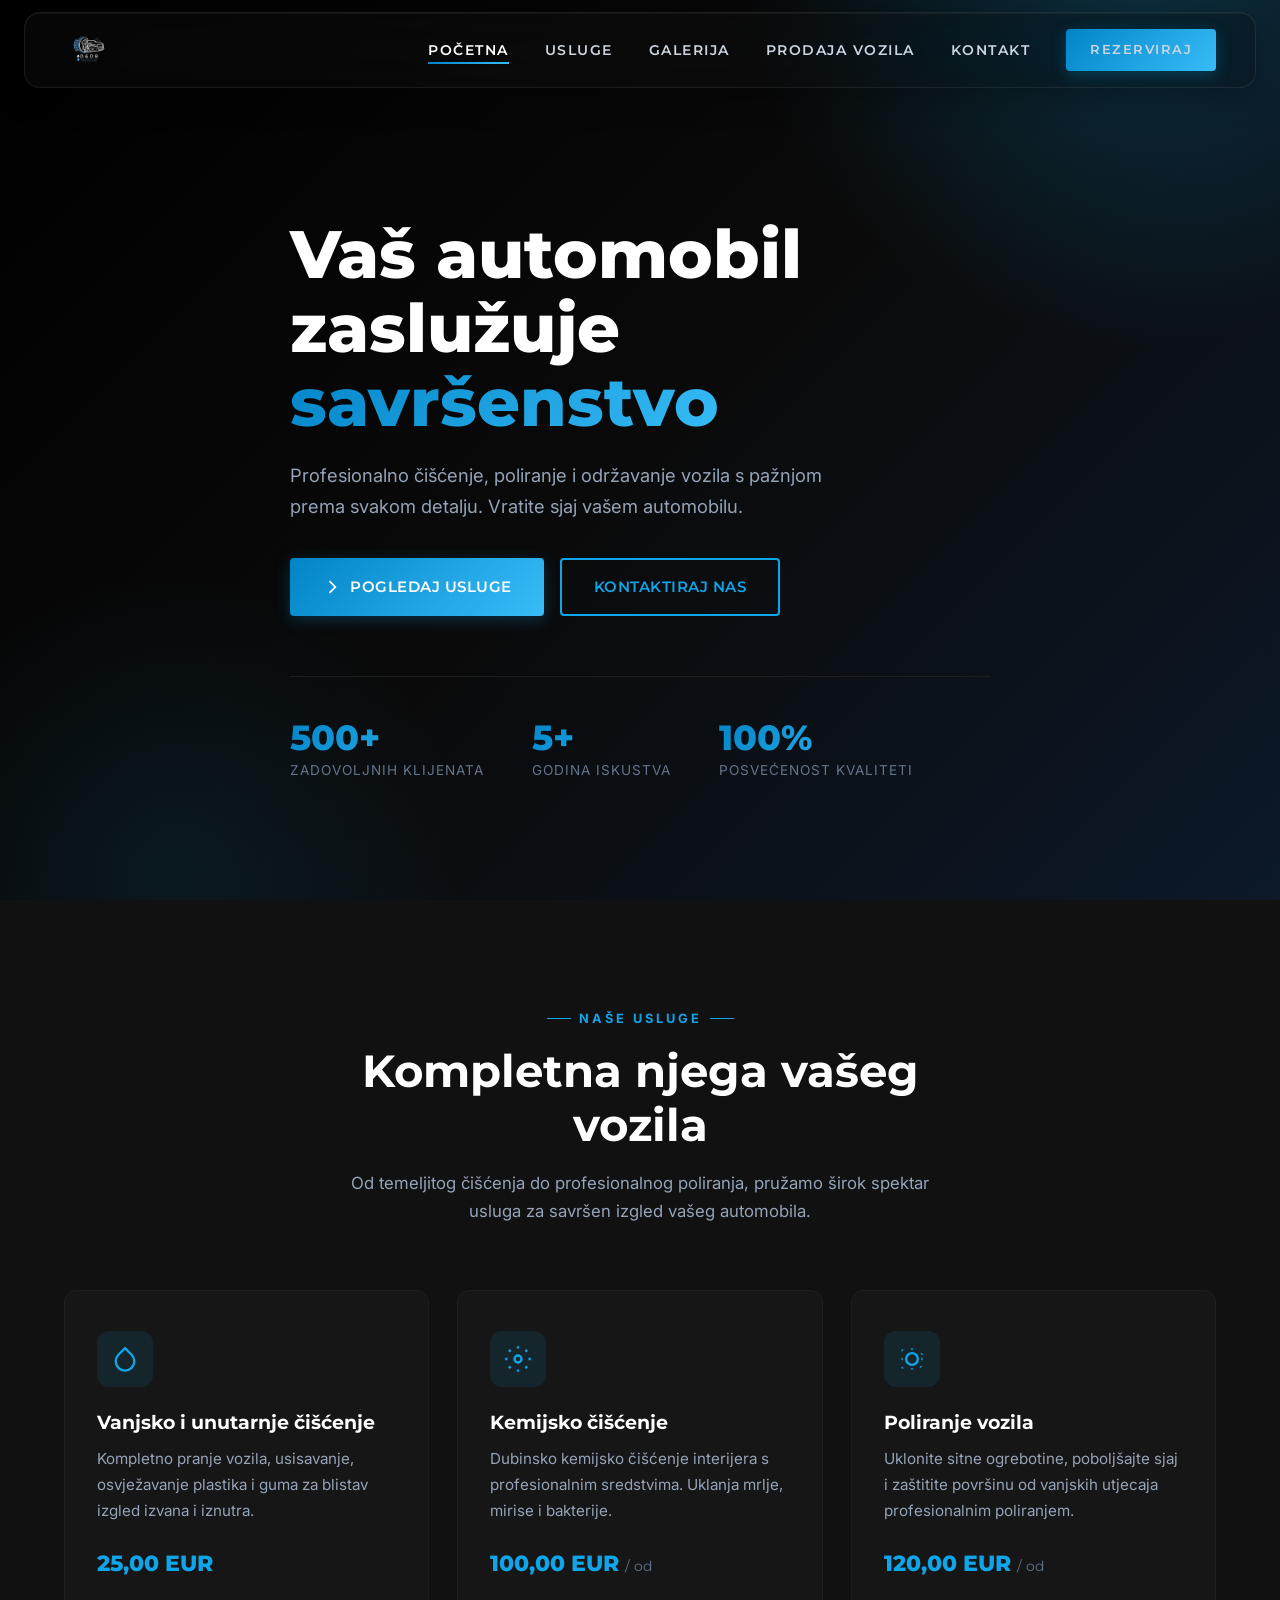
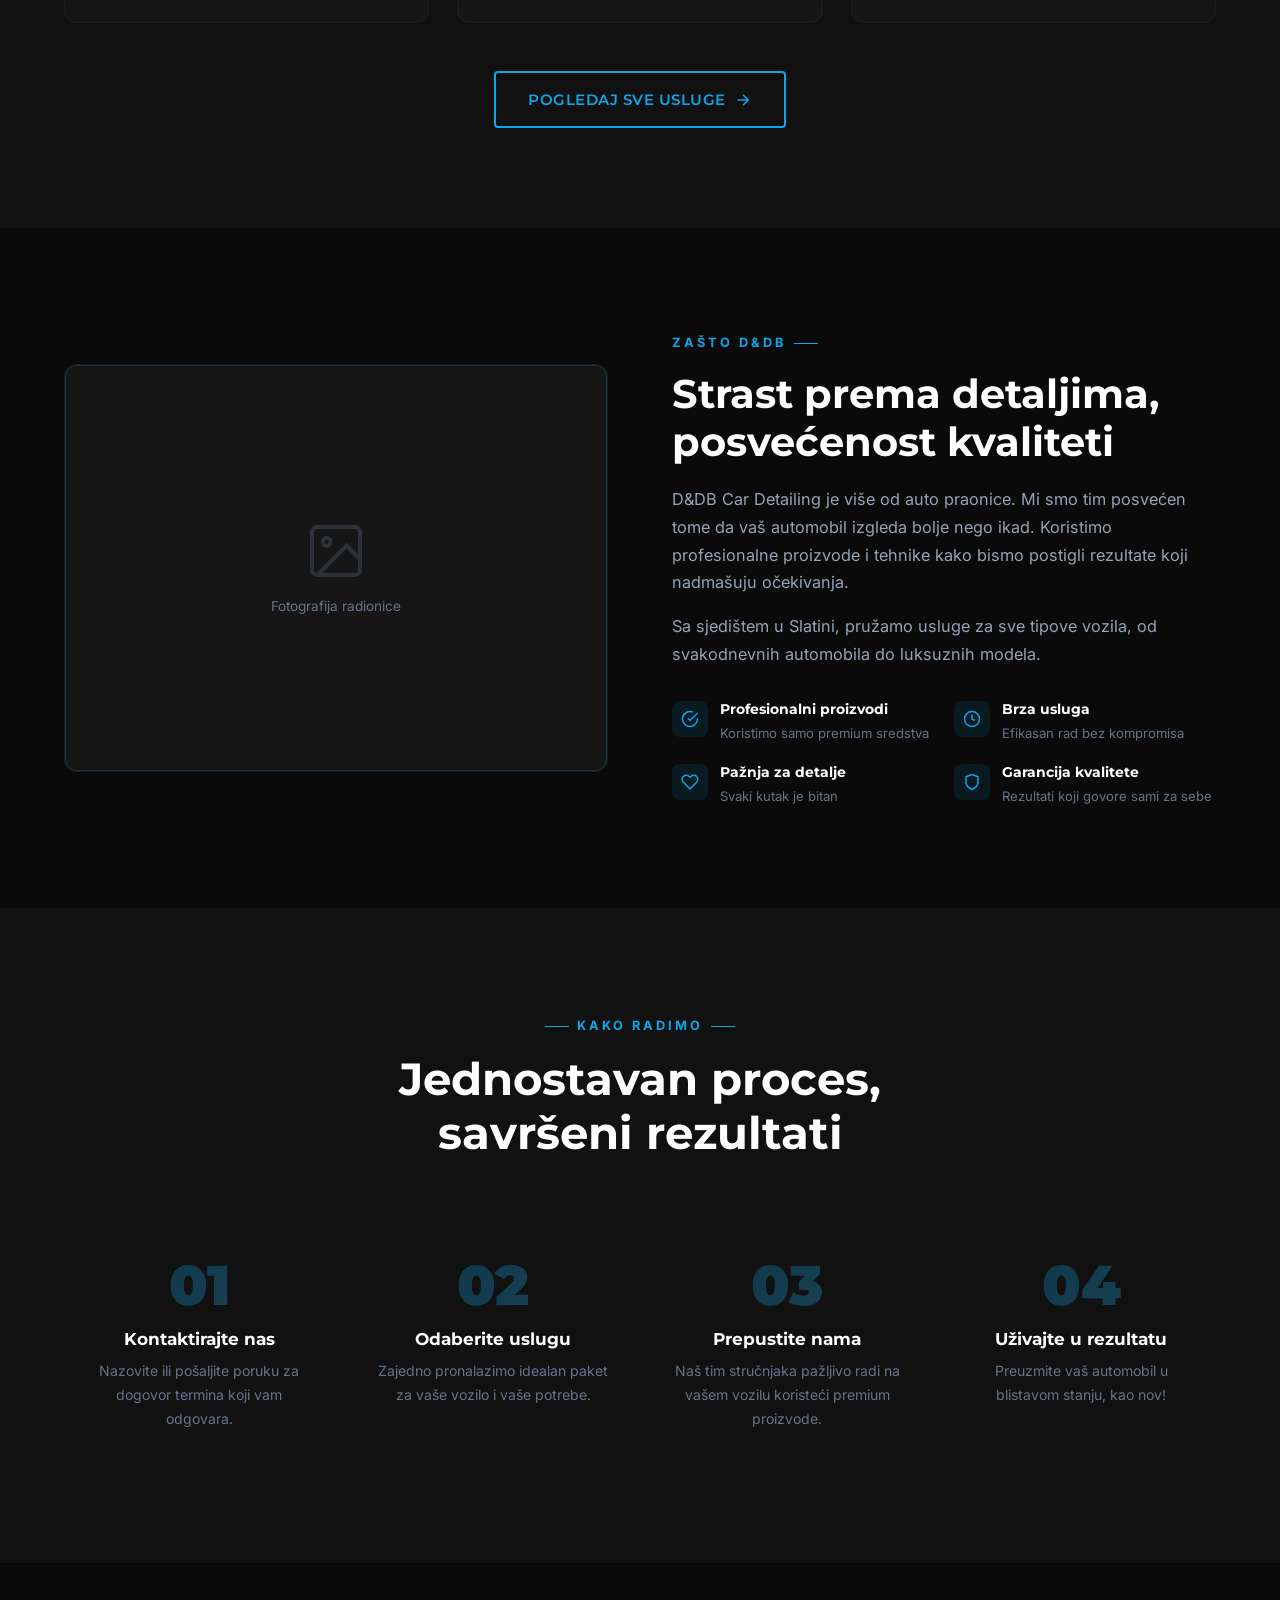
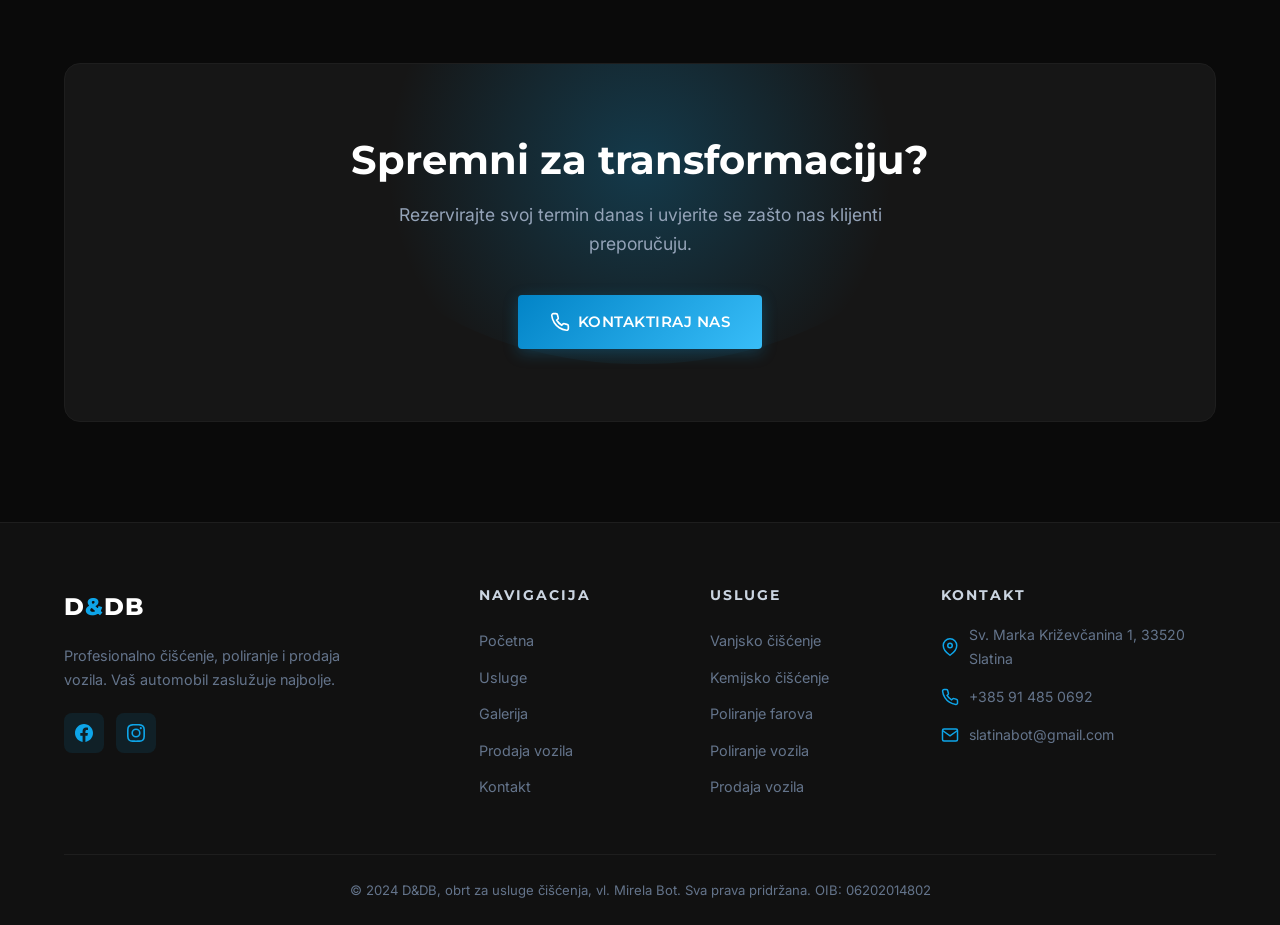
==== index.html @ d34e50b1 "Initial commit: D&DB Car Detailing website Multi-page static website for D&DB car detailing business" ====
<!DOCTYPE html>
<html lang="hr">
<head>
  <meta charset="UTF-8">
  <meta name="viewport" content="width=device-width, initial-scale=1.0">
  <title>D&DB Car Detailing & Selling | Slatina</title>
  <meta name="description" content="D&DB Car Detailing | Profesionalno čišćenje, poliranje i prodaja vozila u Slatini. Premium usluge detaljinga za vaš automobil.">
  <meta name="robots" content="index, follow">
  <meta name="author" content="D&DB, obrt za usluge čišćenja">
  <link rel="canonical" href="https://d-db.hr/">
  <link rel="icon" href="favicon.ico" type="image/x-icon">
  <link rel="apple-touch-icon" href="assets/images/apple-touch-icon.png">
  <!-- Open Graph -->
  <meta property="og:title" content="D&DB Car Detailing & Selling | Slatina">
  <meta property="og:description" content="Profesionalno čišćenje, poliranje i prodaja vozila u Slatini. Vratite sjaj vašem automobilu.">
  <meta property="og:image" content="https://d-db.hr/assets/images/logo.webp">
  <meta property="og:url" content="https://d-db.hr/">
  <meta property="og:type" content="website">
  <meta property="og:locale" content="hr_HR">
  <meta property="og:site_name" content="D&DB Car Detailing">
  <!-- Twitter Card -->
  <meta name="twitter:card" content="summary_large_image">
  <meta name="twitter:title" content="D&DB Car Detailing & Selling | Slatina">
  <meta name="twitter:description" content="Profesionalno čišćenje, poliranje i prodaja vozila u Slatini.">
  <meta name="twitter:image" content="https://d-db.hr/assets/images/logo.webp">
  <!-- Fonts & CSS -->
  <link rel="preconnect" href="https://fonts.googleapis.com">
  <link rel="preconnect" href="https://fonts.gstatic.com" crossorigin>
  <link href="https://fonts.googleapis.com/css2?family=Inter:wght@400;500;600&family=Montserrat:wght@600;700;800;900&display=swap" rel="stylesheet">
  <link rel="stylesheet" href="assets/css/style.css">
  <!-- Structured Data -->
  <script type="application/ld+json">
  {
    "@context": "https://schema.org",
    "@type": "LocalBusiness",
    "name": "D&DB Car Detailing",
    "image": "https://d-db.hr/assets/images/logo.webp",
    "description": "Profesionalno čišćenje, poliranje i prodaja vozila u Slatini",
    "telephone": "+385914850692",
    "email": "slatinabot@gmail.com",
    "url": "https://d-db.hr",
    "priceRange": "€25 - €120+",
    "address": {
      "@type": "PostalAddress",
      "streetAddress": "Sv. Marka Križevčanina 1",
      "addressLocality": "Slatina",
      "postalCode": "33520",
      "addressCountry": "HR"
    },
    "geo": {
      "@type": "GeoCoordinates",
      "latitude": "45.7036",
      "longitude": "17.6936"
    },
    "openingHoursSpecification": [
      {
        "@type": "OpeningHoursSpecification",
        "dayOfWeek": ["Monday","Tuesday","Wednesday","Thursday","Friday","Saturday"],
        "opens": "09:00",
        "closes": "17:00"
      }
    ],
    "sameAs": []
  }
  </script>
</head>
<body>

  <!-- ===== NAVIGATION ===== -->
  <nav class="navbar">
    <div class="nav-container">
      <a href="index.html" class="nav-logo">
        <img src="assets/images/logo.webp" alt="D&DB Car Detailing">
      </a>
      <ul class="nav-links">
        <li><a href="index.html" class="active">Početna</a></li>
        <li><a href="usluge.html">Usluge</a></li>
        <li><a href="galerija.html">Galerija</a></li>
        <li><a href="prodaja.html">Prodaja Vozila</a></li>
        <li><a href="kontakt.html">Kontakt</a></li>
        <li><a href="kontakt.html" class="btn btn-primary nav-cta">Rezerviraj</a></li>
      </ul>
      <div class="hamburger" role="button" aria-label="Otvori navigaciju" aria-expanded="false" tabindex="0">
        <span></span>
        <span></span>
        <span></span>
      </div>
    </div>
  </nav>

  <!-- ===== HERO ===== -->
  <section class="hero">
    <div class="hero-bg"></div>
    <div class="container">
      <div class="hero-content">
        <h1>Vaš automobil zaslužuje <span class="highlight">savršenstvo</span></h1>
        <p>Profesionalno čišćenje, poliranje i održavanje vozila s pažnjom prema svakom detalju. Vratite sjaj vašem automobilu.</p>
        <div class="hero-buttons">
          <a href="usluge.html" class="btn btn-primary">
            <svg width="20" height="20" viewBox="0 0 24 24" fill="none" stroke="currentColor" stroke-width="2"><path d="M9 5l7 7-7 7"/></svg>
            Pogledaj usluge
          </a>
          <a href="kontakt.html" class="btn btn-outline">Kontaktiraj nas</a>
        </div>
        <div class="hero-stats">
          <div class="hero-stat">
            <h3 data-count="500" data-suffix="+">0</h3>
            <p>Zadovoljnih klijenata</p>
          </div>
          <div class="hero-stat">
            <h3 data-count="5" data-suffix="+">0</h3>
            <p>Godina iskustva</p>
          </div>
          <div class="hero-stat">
            <h3 data-count="100" data-suffix="%">0</h3>
            <p>Posvećenost kvaliteti</p>
          </div>
        </div>
      </div>
    </div>
  </section>

  <!-- ===== SERVICES OVERVIEW ===== -->
  <section class="section section-dark">
    <div class="container">
      <div class="section-header fade-in">
        <span class="section-label">Naše usluge</span>
        <h2>Kompletna njega vašeg vozila</h2>
        <p>Od temeljitog čišćenja do profesionalnog poliranja, pružamo širok spektar usluga za savršen izgled vašeg automobila.</p>
      </div>
      <div class="services-grid">
        <div class="service-card fade-in">
          <div class="service-icon">
            <svg width="28" height="28" viewBox="0 0 24 24" fill="none" stroke="#0ea5e9" stroke-width="2"><path d="M12 2.69l5.66 5.66a8 8 0 11-11.31 0z"/></svg>
          </div>
          <h3>Vanjsko i unutarnje čišćenje</h3>
          <p>Kompletno pranje vozila, usisavanje, osvježavanje plastika i guma za blistav izgled izvana i iznutra.</p>
          <div class="service-price">25,00 EUR</div>
        </div>
        <div class="service-card fade-in">
          <div class="service-icon">
            <svg width="28" height="28" viewBox="0 0 24 24" fill="none" stroke="#0ea5e9" stroke-width="2"><circle cx="12" cy="12" r="3"/><path d="M12 1v2M12 21v2M4.22 4.22l1.42 1.42M18.36 18.36l1.42 1.42M1 12h2M21 12h2M4.22 19.78l1.42-1.42M18.36 5.64l1.42-1.42"/></svg>
          </div>
          <h3>Kemijsko čišćenje</h3>
          <p>Dubinsko kemijsko čišćenje interijera s profesionalnim sredstvima. Uklanja mrlje, mirise i bakterije.</p>
          <div class="service-price">100,00 EUR <span>/ od</span></div>
        </div>
        <div class="service-card fade-in">
          <div class="service-icon">
            <svg width="28" height="28" viewBox="0 0 24 24" fill="none" stroke="#0ea5e9" stroke-width="2"><path d="M12 3v1m0 16v1m8.66-13.66l-.71.71M4.05 19.07l-.71.71M21 12h-1M4 12H3m16.95 7.07l-.71-.71M4.05 4.93l-.71-.71"/><circle cx="12" cy="12" r="5"/></svg>
          </div>
          <h3>Poliranje vozila</h3>
          <p>Uklonite sitne ogrebotine, poboljšajte sjaj i zaštitite površinu od vanjskih utjecaja profesionalnim poliranjem.</p>
          <div class="service-price">120,00 EUR <span>/ od</span></div>
        </div>
      </div>
      <div style="text-align: center; margin-top: 48px;" class="fade-in">
        <a href="usluge.html" class="btn btn-outline">
          Pogledaj sve usluge
          <svg width="18" height="18" viewBox="0 0 24 24" fill="none" stroke="currentColor" stroke-width="2"><path d="M5 12h14M12 5l7 7-7 7"/></svg>
        </a>
      </div>
    </div>
  </section>

  <!-- ===== ABOUT / WHY US ===== -->
  <section class="section">
    <div class="container">
      <div class="about-grid">
        <div class="about-image fade-in-left">
          <div class="about-image-placeholder">
            <svg viewBox="0 0 24 24" fill="none" stroke="currentColor" stroke-width="1.5"><rect x="3" y="3" width="18" height="18" rx="2"/><circle cx="8.5" cy="8.5" r="1.5"/><path d="M21 15l-5-5L5 21"/></svg>
            <span>Fotografija radionice</span>
          </div>
        </div>
        <div class="about-content fade-in-right">
          <span class="section-label">Zašto D&DB</span>
          <h2>Strast prema detaljima, posvećenost kvaliteti</h2>
          <p>D&DB Car Detailing je više od auto praonice. Mi smo tim posvećen tome da vaš automobil izgleda bolje nego ikad. Koristimo profesionalne proizvode i tehnike kako bismo postigli rezultate koji nadmašuju očekivanja.</p>
          <p>Sa sjedištem u Slatini, pružamo usluge za sve tipove vozila, od svakodnevnih automobila do luksuznih modela.</p>
          <div class="about-features">
            <div class="about-feature">
              <div class="about-feature-icon">
                <svg width="18" height="18" viewBox="0 0 24 24" fill="none" stroke="currentColor" stroke-width="2"><path d="M22 11.08V12a10 10 0 11-5.93-9.14"/><polyline points="22 4 12 14.01 9 11.01"/></svg>
              </div>
              <div>
                <h4>Profesionalni proizvodi</h4>
                <p>Koristimo samo premium sredstva</p>
              </div>
            </div>
            <div class="about-feature">
              <div class="about-feature-icon">
                <svg width="18" height="18" viewBox="0 0 24 24" fill="none" stroke="currentColor" stroke-width="2"><circle cx="12" cy="12" r="10"/><polyline points="12 6 12 12 16 14"/></svg>
              </div>
              <div>
                <h4>Brza usluga</h4>
                <p>Efikasan rad bez kompromisa</p>
              </div>
            </div>
            <div class="about-feature">
              <div class="about-feature-icon">
                <svg width="18" height="18" viewBox="0 0 24 24" fill="none" stroke="currentColor" stroke-width="2"><path d="M20.84 4.61a5.5 5.5 0 00-7.78 0L12 5.67l-1.06-1.06a5.5 5.5 0 00-7.78 7.78l1.06 1.06L12 21.23l7.78-7.78 1.06-1.06a5.5 5.5 0 000-7.78z"/></svg>
              </div>
              <div>
                <h4>Pažnja za detalje</h4>
                <p>Svaki kutak je bitan</p>
              </div>
            </div>
            <div class="about-feature">
              <div class="about-feature-icon">
                <svg width="18" height="18" viewBox="0 0 24 24" fill="none" stroke="currentColor" stroke-width="2"><path d="M12 22s8-4 8-10V5l-8-3-8 3v7c0 6 8 10 8 10z"/></svg>
              </div>
              <div>
                <h4>Garancija kvalitete</h4>
                <p>Rezultati koji govore sami za sebe</p>
              </div>
            </div>
          </div>
        </div>
      </div>
    </div>
  </section>

  <!-- ===== PROCESS ===== -->
  <section class="section section-dark">
    <div class="container">
      <div class="section-header fade-in">
        <span class="section-label">Kako radimo</span>
        <h2>Jednostavan proces, savršeni rezultati</h2>
      </div>
      <div class="process-grid">
        <div class="process-step fade-in">
          <div class="process-number">01</div>
          <h3>Kontaktirajte nas</h3>
          <p>Nazovite ili pošaljite poruku za dogovor termina koji vam odgovara.</p>
        </div>
        <div class="process-step fade-in">
          <div class="process-number">02</div>
          <h3>Odaberite uslugu</h3>
          <p>Zajedno pronalazimo idealan paket za vaše vozilo i vaše potrebe.</p>
        </div>
        <div class="process-step fade-in">
          <div class="process-number">03</div>
          <h3>Prepustite nama</h3>
          <p>Naš tim stručnjaka pažljivo radi na vašem vozilu koristeći premium proizvode.</p>
        </div>
        <div class="process-step fade-in">
          <div class="process-number">04</div>
          <h3>Uživajte u rezultatu</h3>
          <p>Preuzmite vaš automobil u blistavom stanju, kao nov!</p>
        </div>
      </div>
    </div>
  </section>

  <!-- ===== CTA ===== -->
  <section class="cta-section">
    <div class="container">
      <div class="cta-box fade-in">
        <h2>Spremni za transformaciju?</h2>
        <p>Rezervirajte svoj termin danas i uvjerite se zašto nas klijenti preporučuju.</p>
        <a href="kontakt.html" class="btn btn-primary">
          <svg width="20" height="20" viewBox="0 0 24 24" fill="none" stroke="currentColor" stroke-width="2"><path d="M22 16.92v3a2 2 0 01-2.18 2 19.79 19.79 0 01-8.63-3.07 19.5 19.5 0 01-6-6 19.79 19.79 0 01-3.07-8.67A2 2 0 014.11 2h3a2 2 0 012 1.72 12.84 12.84 0 00.7 2.81 2 2 0 01-.45 2.11L8.09 9.91a16 16 0 006 6l1.27-1.27a2 2 0 012.11-.45 12.84 12.84 0 002.81.7A2 2 0 0122 16.92z"/></svg>
          Kontaktiraj nas
        </a>
      </div>
    </div>
  </section>

  <!-- ===== FOOTER ===== -->
  <footer class="footer">
    <div class="container">
      <div class="footer-grid">
        <div class="footer-brand">
          <span class="nav-logo-text">D<span>&</span>DB</span>
          <p>Profesionalno čišćenje, poliranje i prodaja vozila. Vaš automobil zaslužuje najbolje.</p>
          <div class="footer-social">
            <a href="#" aria-label="Facebook">
              <svg width="18" height="18" viewBox="0 0 24 24" fill="currentColor"><path d="M24 12.073c0-6.627-5.373-12-12-12s-12 5.373-12 12c0 5.99 4.388 10.954 10.125 11.854v-8.385H7.078v-3.47h3.047V9.43c0-3.007 1.792-4.669 4.533-4.669 1.312 0 2.686.235 2.686.235v2.953H15.83c-1.491 0-1.956.925-1.956 1.874v2.25h3.328l-.532 3.47h-2.796v8.385C19.612 23.027 24 18.062 24 12.073z"/></svg>
            </a>
            <a href="#" aria-label="Instagram">
              <svg width="18" height="18" viewBox="0 0 24 24" fill="currentColor"><path d="M12 2.163c3.204 0 3.584.012 4.85.07 3.252.148 4.771 1.691 4.919 4.919.058 1.265.069 1.645.069 4.849 0 3.205-.012 3.584-.069 4.849-.149 3.225-1.664 4.771-4.919 4.919-1.266.058-1.644.07-4.85.07-3.204 0-3.584-.012-4.849-.07-3.26-.149-4.771-1.699-4.919-4.92-.058-1.265-.07-1.644-.07-4.849 0-3.204.013-3.583.07-4.849.149-3.227 1.664-4.771 4.919-4.919 1.266-.057 1.645-.069 4.849-.069zM12 0C8.741 0 8.333.014 7.053.072 2.695.272.273 2.69.073 7.052.014 8.333 0 8.741 0 12c0 3.259.014 3.668.072 4.948.2 4.358 2.618 6.78 6.98 6.98C8.333 23.986 8.741 24 12 24c3.259 0 3.668-.014 4.948-.072 4.354-.2 6.782-2.618 6.979-6.98.059-1.28.073-1.689.073-4.948 0-3.259-.014-3.667-.072-4.947-.196-4.354-2.617-6.78-6.979-6.98C15.668.014 15.259 0 12 0zm0 5.838a6.162 6.162 0 100 12.324 6.162 6.162 0 000-12.324zM12 16a4 4 0 110-8 4 4 0 010 8zm6.406-11.845a1.44 1.44 0 100 2.881 1.44 1.44 0 000-2.881z"/></svg>
            </a>
          </div>
        </div>
        <div>
          <h4>Navigacija</h4>
          <div class="footer-links">
            <a href="index.html">Početna</a>
            <a href="usluge.html">Usluge</a>
            <a href="galerija.html">Galerija</a>
            <a href="prodaja.html">Prodaja vozila</a>
            <a href="kontakt.html">Kontakt</a>
          </div>
        </div>
        <div>
          <h4>Usluge</h4>
          <div class="footer-links">
            <a href="usluge.html">Vanjsko čišćenje</a>
            <a href="usluge.html">Kemijsko čišćenje</a>
            <a href="usluge.html">Poliranje farova</a>
            <a href="usluge.html">Poliranje vozila</a>
            <a href="prodaja.html">Prodaja vozila</a>
          </div>
        </div>
        <div>
          <h4>Kontakt</h4>
          <div class="footer-contact-item">
            <svg viewBox="0 0 24 24" fill="none" stroke="currentColor" stroke-width="2"><path d="M21 10c0 7-9 13-9 13s-9-6-9-13a9 9 0 0118 0z"/><circle cx="12" cy="10" r="3"/></svg>
            Sv. Marka Križevčanina 1, 33520 Slatina
          </div>
          <div class="footer-contact-item">
            <svg viewBox="0 0 24 24" fill="none" stroke="currentColor" stroke-width="2"><path d="M22 16.92v3a2 2 0 01-2.18 2 19.79 19.79 0 01-8.63-3.07 19.5 19.5 0 01-6-6 19.79 19.79 0 01-3.07-8.67A2 2 0 014.11 2h3a2 2 0 012 1.72 12.84 12.84 0 00.7 2.81 2 2 0 01-.45 2.11L8.09 9.91a16 16 0 006 6l1.27-1.27a2 2 0 012.11-.45 12.84 12.84 0 002.81.7A2 2 0 0122 16.92z"/></svg>
            +385 91 485 0692
          </div>
          <div class="footer-contact-item">
            <svg viewBox="0 0 24 24" fill="none" stroke="currentColor" stroke-width="2"><path d="M4 4h16c1.1 0 2 .9 2 2v12c0 1.1-.9 2-2 2H4c-1.1 0-2-.9-2-2V6c0-1.1.9-2 2-2z"/><polyline points="22,6 12,13 2,6"/></svg>
            slatinabot@gmail.com
          </div>
        </div>
      </div>
      <div class="footer-bottom">
        <p>&copy; 2024 D&DB, obrt za usluge čišćenja, vl. Mirela Bot. Sva prava pridržana. OIB: 06202014802</p>
      </div>
    </div>
  </footer>

  <script src="assets/js/main.js"></script>
</body>
</html>
---- assets/css/style.css ----
/* ===== D&DB Car Detailing — Premium Dark Theme ===== */

/* ---------- Reset & Base ---------- */
*,
*::before,
*::after {
  margin: 0;
  padding: 0;
  box-sizing: border-box;
}

:root {
  --black: #0a0a0a;
  --dark: #111111;
  --dark-card: #161616;
  --dark-border: #1e1e1e;
  --blue: #0ea5e9;
  --blue-light: #38bdf8;
  --blue-dark: #0284c7;
  --blue-glow: rgba(14, 165, 233, 0.25);
  --white: #ffffff;
  --gray-100: #f1f5f9;
  --gray-300: #cbd5e1;
  --gray-400: #94a3b8;
  --gray-500: #64748b;
  --gradient-blue: linear-gradient(135deg, var(--blue-dark), var(--blue-light));
  --font-heading: 'Montserrat', sans-serif;
  --font-body: 'Inter', sans-serif;
  --transition: 0.3s cubic-bezier(0.4, 0, 0.2, 1);
  --shadow-card: 0 4px 24px rgba(0, 0, 0, 0.4);
  --shadow-glow: 0 0 30px var(--blue-glow);
}

html {
  scroll-behavior: smooth;
  font-size: 16px;
}

body {
  font-family: var(--font-body);
  background-color: var(--black);
  color: var(--gray-300);
  line-height: 1.7;
  overflow-x: hidden;
}

a {
  color: var(--blue);
  text-decoration: none;
  transition: color var(--transition);
}

a:hover {
  color: var(--blue-light);
}

img {
  max-width: 100%;
  display: block;
}

ul {
  list-style: none;
}

h1, h2, h3, h4, h5, h6 {
  font-family: var(--font-heading);
  color: var(--white);
  font-weight: 700;
  line-height: 1.2;
}

.container {
  max-width: 1200px;
  margin: 0 auto;
  padding: 0 24px;
}

/* ---------- Buttons ---------- */
.btn {
  display: inline-flex;
  align-items: center;
  gap: 8px;
  padding: 14px 32px;
  border-radius: 4px;
  font-family: var(--font-heading);
  font-weight: 600;
  font-size: 0.95rem;
  letter-spacing: 0.5px;
  text-transform: uppercase;
  cursor: pointer;
  transition: all var(--transition);
  border: none;
}

.btn-primary {
  background: var(--gradient-blue);
  color: var(--white);
  box-shadow: 0 4px 15px var(--blue-glow);
}

.btn-primary:hover {
  transform: translateY(-2px);
  box-shadow: 0 6px 25px var(--blue-glow);
  color: var(--white);
}

.btn-outline {
  background: transparent;
  color: var(--blue);
  border: 2px solid var(--blue);
}

.btn-outline:hover {
  background: var(--blue);
  color: var(--white);
  transform: translateY(-2px);
}

/* ---------- Navigation ---------- */
.navbar {
  position: fixed;
  top: 12px;
  left: 24px;
  right: 24px;
  z-index: 1000;
  padding: 12px 8px;
  transition: all var(--transition);
  background: rgba(17, 17, 17, 0.4);
  backdrop-filter: blur(24px) saturate(1.6);
  -webkit-backdrop-filter: blur(24px) saturate(1.6);
  border-radius: 16px;
  border: 1px solid rgba(255, 255, 255, 0.08);
  box-shadow: 0 8px 32px rgba(0, 0, 0, 0.3), inset 0 1px 0 rgba(255, 255, 255, 0.05);
}

.navbar.scrolled {
  top: 8px;
  background: rgba(10, 10, 10, 0.7);
  backdrop-filter: blur(32px) saturate(1.8);
  -webkit-backdrop-filter: blur(32px) saturate(1.8);
  padding: 10px 8px;
  border-color: rgba(255, 255, 255, 0.06);
  box-shadow: 0 8px 32px rgba(0, 0, 0, 0.4), inset 0 1px 0 rgba(255, 255, 255, 0.04);
}

.nav-container {
  max-width: 1200px;
  margin: 0 auto;
  padding: 0 24px;
  display: flex;
  align-items: center;
  justify-content: space-between;
}

.nav-logo img {
  height: 50px;
  transition: height var(--transition);
}

.navbar.scrolled .nav-logo img {
  height: 40px;
}

.nav-logo-text {
  font-family: var(--font-heading);
  font-size: 1.3rem;
  font-weight: 800;
  color: var(--white);
  letter-spacing: 1px;
}

.nav-logo-text span {
  color: var(--blue);
}

.nav-links {
  display: flex;
  align-items: center;
  gap: 36px;
}

.nav-links a {
  color: var(--gray-300);
  font-family: var(--font-heading);
  font-size: 0.85rem;
  font-weight: 600;
  text-transform: uppercase;
  letter-spacing: 1.5px;
  position: relative;
  padding: 4px 0;
}

.nav-links a::after {
  content: '';
  position: absolute;
  bottom: -2px;
  left: 0;
  width: 0;
  height: 2px;
  background: var(--gradient-blue);
  transition: width var(--transition);
}

.nav-links a:hover,
.nav-links a.active {
  color: var(--white);
}

.nav-links a:hover::after,
.nav-links a.active::after {
  width: 100%;
}

.nav-cta {
  padding: 10px 24px !important;
  font-size: 0.8rem !important;
}

/* Hamburger */
.hamburger {
  display: none;
  flex-direction: column;
  gap: 5px;
  cursor: pointer;
  padding: 4px;
  z-index: 1001;
}

.hamburger span {
  width: 28px;
  height: 2px;
  background: var(--white);
  transition: all var(--transition);
  border-radius: 2px;
}

.hamburger.active span:nth-child(1) {
  transform: rotate(45deg) translate(5px, 5px);
}

.hamburger.active span:nth-child(2) {
  opacity: 0;
}

.hamburger.active span:nth-child(3) {
  transform: rotate(-45deg) translate(5px, -5px);
}

/* ---------- Hero Section ---------- */
.hero {
  position: relative;
  min-height: 100vh;
  display: flex;
  align-items: center;
  overflow: hidden;
  padding-top: 100px;
}

.hero-bg {
  position: absolute;
  inset: 0;
  background: linear-gradient(135deg, #000 0%, #0a0a0a 50%, #0c1929 100%);
  z-index: 0;
}

.hero-bg::before {
  content: '';
  position: absolute;
  top: -50%;
  right: -20%;
  width: 800px;
  height: 800px;
  border-radius: 50%;
  background: radial-gradient(circle, var(--blue-glow) 0%, transparent 70%);
  animation: pulse 8s ease-in-out infinite;
}

.hero-bg::after {
  content: '';
  position: absolute;
  bottom: -30%;
  left: -10%;
  width: 600px;
  height: 600px;
  border-radius: 50%;
  background: radial-gradient(circle, rgba(14, 165, 233, 0.1) 0%, transparent 70%);
  animation: pulse 10s ease-in-out infinite reverse;
}

@keyframes pulse {
  0%, 100% { transform: scale(1); opacity: 0.5; }
  50% { transform: scale(1.1); opacity: 1; }
}

.hero-content {
  position: relative;
  z-index: 1;
  max-width: 700px;
}

.hero-badge {
  display: inline-flex;
  align-items: center;
  gap: 8px;
  padding: 8px 20px;
  background: rgba(14, 165, 233, 0.1);
  border: 1px solid rgba(14, 165, 233, 0.3);
  border-radius: 50px;
  font-size: 0.8rem;
  font-weight: 600;
  color: var(--blue-light);
  text-transform: uppercase;
  letter-spacing: 2px;
  margin-bottom: 24px;
}

.hero-badge::before {
  content: '';
  width: 8px;
  height: 8px;
  background: var(--blue);
  border-radius: 50%;
  animation: blink 2s infinite;
}

@keyframes blink {
  0%, 100% { opacity: 1; }
  50% { opacity: 0.3; }
}

.hero h1 {
  font-size: clamp(2.5rem, 5.5vw, 4.2rem);
  font-weight: 800;
  margin-bottom: 20px;
  line-height: 1.1;
}

.hero h1 .highlight {
  background: var(--gradient-blue);
  -webkit-background-clip: text;
  -webkit-text-fill-color: transparent;
  background-clip: text;
}

.hero p {
  font-size: 1.15rem;
  color: var(--gray-400);
  margin-bottom: 36px;
  max-width: 540px;
}

.hero-buttons {
  display: flex;
  gap: 16px;
  flex-wrap: wrap;
}

.hero-stats {
  display: flex;
  gap: 48px;
  margin-top: 60px;
  padding-top: 40px;
  border-top: 1px solid var(--dark-border);
}

.hero-stat h3 {
  font-size: 2.2rem;
  font-weight: 800;
  background: var(--gradient-blue);
  -webkit-background-clip: text;
  -webkit-text-fill-color: transparent;
  background-clip: text;
}

.hero-stat p {
  font-size: 0.85rem;
  color: var(--gray-500);
  text-transform: uppercase;
  letter-spacing: 1px;
  margin-bottom: 0;
}

/* ---------- Section Common ---------- */
.section {
  padding: 100px 0;
}

.section-dark {
  background: var(--dark);
}

.section-header {
  text-align: center;
  max-width: 600px;
  margin: 0 auto 64px;
}

.section-label {
  display: inline-flex;
  align-items: center;
  gap: 8px;
  font-size: 0.8rem;
  font-weight: 700;
  color: var(--blue);
  text-transform: uppercase;
  letter-spacing: 3px;
  margin-bottom: 16px;
}

.section-label::before,
.section-label::after {
  content: '';
  width: 24px;
  height: 1px;
  background: var(--blue);
}

.section-header h2 {
  font-size: clamp(2rem, 4vw, 2.8rem);
  margin-bottom: 16px;
}

.section-header p {
  color: var(--gray-400);
  font-size: 1.05rem;
}

/* ---------- Services ---------- */
.services-grid {
  display: grid;
  grid-template-columns: repeat(auto-fit, minmax(340px, 1fr));
  gap: 28px;
}

.service-card {
  background: var(--dark-card);
  border: 1px solid var(--dark-border);
  border-radius: 12px;
  padding: 40px 32px;
  transition: all var(--transition);
  position: relative;
  overflow: hidden;
}

.service-card::before {
  content: '';
  position: absolute;
  top: 0;
  left: 0;
  right: 0;
  height: 3px;
  background: var(--gradient-blue);
  opacity: 0;
  transition: opacity var(--transition);
}

.service-card:hover {
  transform: translateY(-6px);
  border-color: rgba(14, 165, 233, 0.3);
  box-shadow: var(--shadow-glow);
}

.service-card:hover::before {
  opacity: 1;
}

.service-icon {
  width: 56px;
  height: 56px;
  display: flex;
  align-items: center;
  justify-content: center;
  background: rgba(14, 165, 233, 0.1);
  border-radius: 12px;
  margin-bottom: 24px;
  font-size: 1.5rem;
}

.service-card h3 {
  font-size: 1.2rem;
  margin-bottom: 12px;
}

.service-card p {
  color: var(--gray-400);
  font-size: 0.95rem;
  margin-bottom: 20px;
}

.service-price {
  font-family: var(--font-heading);
  font-size: 1.4rem;
  font-weight: 800;
  color: var(--blue);
}

.service-price span {
  font-size: 0.85rem;
  font-weight: 400;
  color: var(--gray-500);
}

/* ---------- About / Why Us ---------- */
.about-grid {
  display: grid;
  grid-template-columns: 1fr 1fr;
  gap: 64px;
  align-items: center;
}

.about-image {
  position: relative;
  border-radius: 12px;
  overflow: hidden;
  aspect-ratio: 4/3;
  background: var(--dark-card);
  border: 1px solid var(--dark-border);
  display: flex;
  align-items: center;
  justify-content: center;
}

.about-image-placeholder {
  width: 100%;
  height: 100%;
  display: flex;
  flex-direction: column;
  align-items: center;
  justify-content: center;
  gap: 12px;
  color: var(--gray-500);
  font-size: 0.85rem;
}

.about-image-placeholder svg {
  width: 64px;
  height: 64px;
  opacity: 0.3;
}

.about-image::after {
  content: '';
  position: absolute;
  inset: 0;
  border: 1px solid rgba(14, 165, 233, 0.2);
  border-radius: 12px;
}

.about-content .section-label {
  justify-content: flex-start;
}

.about-content .section-label::before {
  display: none;
}

.about-content h2 {
  font-size: clamp(1.8rem, 3.5vw, 2.5rem);
  margin-bottom: 20px;
}

.about-content p {
  color: var(--gray-400);
  margin-bottom: 16px;
  font-size: 1.02rem;
}

.about-features {
  display: grid;
  grid-template-columns: 1fr 1fr;
  gap: 20px;
  margin-top: 32px;
}

.about-feature {
  display: flex;
  align-items: flex-start;
  gap: 12px;
}

.about-feature-icon {
  flex-shrink: 0;
  width: 36px;
  height: 36px;
  display: flex;
  align-items: center;
  justify-content: center;
  background: rgba(14, 165, 233, 0.1);
  border-radius: 8px;
  color: var(--blue);
  font-size: 1rem;
}

.about-feature h4 {
  font-size: 0.9rem;
  margin-bottom: 4px;
}

.about-feature p {
  font-size: 0.82rem;
  color: var(--gray-500);
  margin-bottom: 0;
}

/* ---------- Process ---------- */
.process-grid {
  display: grid;
  grid-template-columns: repeat(4, 1fr);
  gap: 24px;
}

.process-step {
  text-align: center;
  padding: 32px 20px;
  position: relative;
}

.process-number {
  font-family: var(--font-heading);
  font-size: 3.5rem;
  font-weight: 900;
  background: var(--gradient-blue);
  -webkit-background-clip: text;
  -webkit-text-fill-color: transparent;
  background-clip: text;
  opacity: 0.3;
  line-height: 1;
  margin-bottom: 16px;
}

.process-step h3 {
  font-size: 1.05rem;
  margin-bottom: 10px;
}

.process-step p {
  font-size: 0.88rem;
  color: var(--gray-500);
}

/* ---------- CTA Section ---------- */
.cta-section {
  padding: 100px 0;
  position: relative;
  overflow: hidden;
}

.cta-box {
  background: var(--dark-card);
  border: 1px solid var(--dark-border);
  border-radius: 16px;
  padding: 72px 48px;
  text-align: center;
  position: relative;
  overflow: hidden;
}

.cta-box::before {
  content: '';
  position: absolute;
  top: -100px;
  left: 50%;
  transform: translateX(-50%);
  width: 600px;
  height: 400px;
  border-radius: 50%;
  background: radial-gradient(circle, var(--blue-glow) 0%, transparent 70%);
  pointer-events: none;
}

.cta-box h2 {
  font-size: clamp(1.8rem, 3.5vw, 2.5rem);
  margin-bottom: 16px;
  position: relative;
}

.cta-box p {
  color: var(--gray-400);
  font-size: 1.1rem;
  margin-bottom: 36px;
  max-width: 500px;
  margin-left: auto;
  margin-right: auto;
  position: relative;
}

.cta-box .btn {
  position: relative;
}

/* ---------- Before / After Side by Side ---------- */
.ba-sidebyside {
  display: grid;
  grid-template-columns: 1fr 1fr;
  gap: 24px;
  max-width: 1000px;
  margin: 0 auto;
}

.ba-side {
  position: relative;
  border-radius: 12px;
  overflow: hidden;
  border: 1px solid var(--dark-border);
  transition: all var(--transition);
}

.ba-side:hover {
  border-color: rgba(14, 165, 233, 0.3);
  box-shadow: var(--shadow-glow);
  transform: translateY(-4px);
}

.ba-side img {
  width: 100%;
  display: block;
}

@media (max-width: 768px) {
  .ba-sidebyside {
    grid-template-columns: 1fr;
  }
}

.ba-label {
  position: absolute;
  top: 16px;
  padding: 6px 16px;
  border-radius: 6px;
  font-family: var(--font-heading);
  font-size: 0.75rem;
  font-weight: 700;
  text-transform: uppercase;
  letter-spacing: 1.5px;
  z-index: 5;
  pointer-events: none;
  transition: opacity 0.4s ease;
}

.ba-before {
  left: 16px;
  background: rgba(239, 68, 68, 0.9);
  color: var(--white);
}

.ba-after {
  right: 16px;
  background: rgba(34, 197, 94, 0.9);
  color: var(--white);
}


/* ---------- Pricing Page ---------- */
.pricing-table {
  max-width: 900px;
  margin: 0 auto;
}

.pricing-category {
  margin-bottom: 48px;
}

.pricing-category-title {
  font-size: 1.3rem;
  font-weight: 700;
  color: var(--blue);
  text-transform: uppercase;
  letter-spacing: 2px;
  padding-bottom: 16px;
  border-bottom: 2px solid var(--dark-border);
  margin-bottom: 24px;
  display: flex;
  align-items: center;
  gap: 12px;
}

.pricing-category-title svg {
  width: 24px;
  height: 24px;
}

.pricing-item {
  display: flex;
  justify-content: space-between;
  align-items: center;
  padding: 24px 28px;
  background: var(--dark-card);
  border: 1px solid var(--dark-border);
  border-radius: 10px;
  margin-bottom: 12px;
  transition: all var(--transition);
}

.pricing-item:hover {
  border-color: rgba(14, 165, 233, 0.3);
  box-shadow: var(--shadow-glow);
  transform: translateX(4px);
}

.pricing-item-info h3 {
  font-size: 1.05rem;
  margin-bottom: 6px;
}

.pricing-item-info p {
  color: var(--gray-500);
  font-size: 0.88rem;
}

.pricing-item-price {
  font-family: var(--font-heading);
  font-size: 1.4rem;
  font-weight: 800;
  color: var(--blue);
  white-space: nowrap;
}

/* ---------- Gallery ---------- */
.gallery-grid {
  display: grid;
  grid-template-columns: repeat(3, 1fr);
  gap: 16px;
}

.gallery-item {
  position: relative;
  aspect-ratio: 4/3;
  border-radius: 10px;
  overflow: hidden;
  background: var(--dark-card);
  border: 1px solid var(--dark-border);
  cursor: pointer;
  transition: all var(--transition);
}

.gallery-item:hover {
  transform: scale(1.02);
  box-shadow: var(--shadow-glow);
}

.gallery-item img {
  width: 100%;
  height: 100%;
  object-fit: cover;
  transition: transform var(--transition);
}

.gallery-item:hover img {
  transform: scale(1.08);
}

.gallery-placeholder {
  width: 100%;
  height: 100%;
  display: flex;
  flex-direction: column;
  align-items: center;
  justify-content: center;
  gap: 8px;
  color: var(--gray-500);
  font-size: 0.8rem;
}

.gallery-placeholder svg {
  width: 48px;
  height: 48px;
  opacity: 0.2;
}

/* ---------- Contact Page ---------- */
.contact-grid {
  display: grid;
  grid-template-columns: 1fr 1fr;
  gap: 48px;
}

.contact-info-cards {
  display: flex;
  flex-direction: column;
  gap: 20px;
}

.contact-card {
  display: flex;
  align-items: flex-start;
  gap: 16px;
  padding: 28px;
  background: var(--dark-card);
  border: 1px solid var(--dark-border);
  border-radius: 12px;
  transition: all var(--transition);
}

.contact-card:hover {
  border-color: rgba(14, 165, 233, 0.3);
  box-shadow: var(--shadow-glow);
}

.contact-card-icon {
  flex-shrink: 0;
  width: 48px;
  height: 48px;
  display: flex;
  align-items: center;
  justify-content: center;
  background: rgba(14, 165, 233, 0.1);
  border-radius: 10px;
  color: var(--blue);
}

.contact-card h4 {
  font-size: 0.95rem;
  margin-bottom: 6px;
}

.contact-card p {
  color: var(--gray-400);
  font-size: 0.9rem;
}

.contact-card a {
  color: var(--gray-400);
  transition: color var(--transition);
}

.contact-card a:hover {
  color: var(--blue);
}

/* Working Hours */
.hours-table {
  width: 100%;
  margin-top: 24px;
}

.hours-row {
  display: flex;
  justify-content: space-between;
  padding: 12px 0;
  border-bottom: 1px solid var(--dark-border);
  font-size: 0.92rem;
}

.hours-row:last-child {
  border-bottom: none;
}

.hours-day {
  color: var(--gray-300);
  font-weight: 500;
}

.hours-time {
  color: var(--blue);
  font-weight: 600;
}

.hours-closed {
  color: var(--gray-500);
}

/* Contact Form */
.contact-form {
  background: var(--dark-card);
  border: 1px solid var(--dark-border);
  border-radius: 12px;
  padding: 40px;
}

.contact-form h3 {
  font-size: 1.3rem;
  margin-bottom: 8px;
}

.contact-form > p {
  color: var(--gray-500);
  font-size: 0.9rem;
  margin-bottom: 28px;
}

.form-group {
  margin-bottom: 20px;
}

.form-group label {
  display: block;
  font-size: 0.85rem;
  font-weight: 600;
  color: var(--gray-300);
  margin-bottom: 8px;
  text-transform: uppercase;
  letter-spacing: 0.5px;
}

.form-group input,
.form-group textarea,
.form-group select {
  width: 100%;
  padding: 14px 16px;
  background: var(--dark);
  border: 1px solid var(--dark-border);
  border-radius: 8px;
  color: var(--white);
  font-family: var(--font-body);
  font-size: 0.95rem;
  transition: border-color var(--transition);
}

.form-group input::placeholder,
.form-group textarea::placeholder {
  color: var(--gray-500);
}

.form-group input:focus,
.form-group textarea:focus,
.form-group select:focus {
  outline: none;
  border-color: var(--blue);
  box-shadow: 0 0 0 3px var(--blue-glow);
}

.form-group textarea {
  min-height: 120px;
  resize: vertical;
}

.form-row {
  display: grid;
  grid-template-columns: 1fr 1fr;
  gap: 16px;
}

.contact-form .btn {
  width: 100%;
  justify-content: center;
}

/* Map */
.map-container {
  margin-top: 48px;
  border-radius: 12px;
  overflow: hidden;
  border: 1px solid var(--dark-border);
  height: 350px;
}

.map-container iframe {
  width: 100%;
  height: 100%;
  border: 0;
  filter: brightness(0.7) contrast(1.1) saturate(0);
}

/* ---------- Page Header ---------- */
.page-header {
  padding: 160px 0 80px;
  text-align: center;
  position: relative;
  overflow: hidden;
}

.page-header::before {
  content: '';
  position: absolute;
  top: -50%;
  left: 50%;
  transform: translateX(-50%);
  width: 800px;
  height: 600px;
  border-radius: 50%;
  background: radial-gradient(circle, var(--blue-glow) 0%, transparent 70%);
  opacity: 0.3;
}

.page-header h1 {
  font-size: clamp(2.2rem, 5vw, 3.5rem);
  margin-bottom: 16px;
  position: relative;
}

.page-header p {
  color: var(--gray-400);
  font-size: 1.1rem;
  max-width: 500px;
  margin: 0 auto;
  position: relative;
}

/* ---------- Footer ---------- */
.footer {
  background: var(--dark);
  border-top: 1px solid var(--dark-border);
  padding: 64px 0 0;
}

.footer-grid {
  display: grid;
  grid-template-columns: 2fr 1fr 1fr 1.5fr;
  gap: 48px;
  padding-bottom: 48px;
}

.footer-brand .nav-logo-text {
  font-size: 1.5rem;
  display: inline-block;
  margin-bottom: 16px;
}

.footer-brand p {
  color: var(--gray-500);
  font-size: 0.9rem;
  margin-bottom: 20px;
  max-width: 280px;
}

.footer-social {
  display: flex;
  gap: 12px;
}

.footer-social a {
  width: 40px;
  height: 40px;
  display: flex;
  align-items: center;
  justify-content: center;
  border-radius: 8px;
  background: rgba(14, 165, 233, 0.1);
  color: var(--blue);
  transition: all var(--transition);
}

.footer-social a:hover {
  background: var(--blue);
  color: var(--white);
  transform: translateY(-2px);
}

.footer h4 {
  font-size: 0.85rem;
  text-transform: uppercase;
  letter-spacing: 2px;
  margin-bottom: 20px;
  color: var(--gray-300);
}

.footer-links a {
  display: block;
  color: var(--gray-500);
  font-size: 0.9rem;
  padding: 6px 0;
  transition: all var(--transition);
}

.footer-links a:hover {
  color: var(--blue);
  padding-left: 4px;
}

.footer-contact-item {
  display: flex;
  align-items: center;
  gap: 10px;
  margin-bottom: 14px;
  color: var(--gray-500);
  font-size: 0.88rem;
}

.footer-contact-item svg {
  flex-shrink: 0;
  width: 18px;
  height: 18px;
  color: var(--blue);
}

.footer-bottom {
  border-top: 1px solid var(--dark-border);
  padding: 24px 0;
  text-align: center;
}

.footer-bottom p {
  color: var(--gray-500);
  font-size: 0.82rem;
}

/* ---------- Animations ---------- */
.fade-in {
  opacity: 0;
  transform: translateY(30px);
  transition: opacity 0.7s ease, transform 0.7s ease;
}

.fade-in.visible {
  opacity: 1;
  transform: translateY(0);
}

.fade-in-left {
  opacity: 0;
  transform: translateX(-40px);
  transition: opacity 0.7s ease, transform 0.7s ease;
}

.fade-in-left.visible {
  opacity: 1;
  transform: translateX(0);
}

.fade-in-right {
  opacity: 0;
  transform: translateX(40px);
  transition: opacity 0.7s ease, transform 0.7s ease;
}

.fade-in-right.visible {
  opacity: 1;
  transform: translateX(0);
}

/* ---------- Car Sales Page ---------- */
.cars-intro {
  max-width: 700px;
  margin: 0 auto 48px;
  text-align: center;
}

.cars-intro p {
  color: var(--gray-400);
  font-size: 1.05rem;
}

.cars-grid {
  display: grid;
  grid-template-columns: repeat(auto-fit, minmax(340px, 1fr));
  gap: 28px;
}

.car-card {
  background: var(--dark-card);
  border: 1px solid var(--dark-border);
  border-radius: 12px;
  overflow: hidden;
  transition: all var(--transition);
}

.car-card:hover {
  transform: translateY(-6px);
  border-color: rgba(14, 165, 233, 0.3);
  box-shadow: var(--shadow-glow);
}

.car-card-image {
  aspect-ratio: 16/10;
  background: var(--dark);
  overflow: hidden;
}

.car-card-image img {
  width: 100%;
  height: 100%;
  object-fit: cover;
  transition: transform var(--transition);
}

.car-card:hover .car-card-image img {
  transform: scale(1.05);
}

.car-card-body {
  padding: 24px;
}

.car-card-body h3 {
  font-size: 1.15rem;
  margin-bottom: 12px;
}

.car-card-specs {
  display: flex;
  flex-wrap: wrap;
  gap: 12px;
  margin-bottom: 20px;
}

.car-spec {
  display: inline-flex;
  align-items: center;
  gap: 6px;
  padding: 4px 12px;
  background: rgba(14, 165, 233, 0.08);
  border-radius: 6px;
  font-size: 0.82rem;
  color: var(--gray-400);
}

.car-card-price {
  font-family: var(--font-heading);
  font-size: 1.3rem;
  font-weight: 800;
  color: var(--blue);
}

.car-status {
  display: inline-block;
  padding: 4px 12px;
  border-radius: 4px;
  font-size: 0.75rem;
  font-weight: 700;
  text-transform: uppercase;
  letter-spacing: 1px;
}

.car-status.available {
  background: rgba(34, 197, 94, 0.15);
  color: #22c55e;
}

.car-status.sold {
  background: rgba(239, 68, 68, 0.15);
  color: #ef4444;
}

/* ---------- Responsive ---------- */
@media (max-width: 1024px) {
  .about-grid {
    grid-template-columns: 1fr;
    gap: 40px;
  }

  .footer-grid {
    grid-template-columns: 1fr 1fr;
    gap: 40px;
  }
}

@media (max-width: 768px) {
  .nav-links {
    position: fixed;
    top: 0;
    right: -100%;
    width: 80%;
    max-width: 360px;
    height: 100vh;
    background: rgba(10, 10, 10, 0.98);
    backdrop-filter: blur(20px);
    -webkit-backdrop-filter: blur(20px);
    flex-direction: column;
    justify-content: center;
    gap: 32px;
    padding: 40px;
    transition: right var(--transition);
    border-left: 1px solid var(--dark-border);
  }

  .nav-links.active {
    right: 0;
  }

  .hamburger {
    display: flex;
  }

  .hero-stats {
    flex-direction: column;
    gap: 24px;
  }

  .hero-buttons {
    flex-direction: column;
  }

  .hero-buttons .btn {
    text-align: center;
    justify-content: center;
  }

  .services-grid {
    grid-template-columns: 1fr;
  }

  .process-grid {
    grid-template-columns: 1fr 1fr;
    gap: 16px;
  }

  .contact-grid {
    grid-template-columns: 1fr;
  }

  .gallery-grid {
    grid-template-columns: 1fr 1fr;
  }

  .form-row {
    grid-template-columns: 1fr;
  }

  .pricing-item {
    flex-direction: column;
    align-items: flex-start;
    gap: 12px;
  }

  .footer-grid {
    grid-template-columns: 1fr;
    gap: 32px;
  }

  .about-features {
    grid-template-columns: 1fr;
  }

  .cars-grid {
    grid-template-columns: 1fr;
  }
}

@media (max-width: 480px) {
  .section {
    padding: 64px 0;
  }

  .gallery-grid {
    grid-template-columns: 1fr;
  }

  .process-grid {
    grid-template-columns: 1fr;
  }

  .cta-box {
    padding: 48px 24px;
  }
}
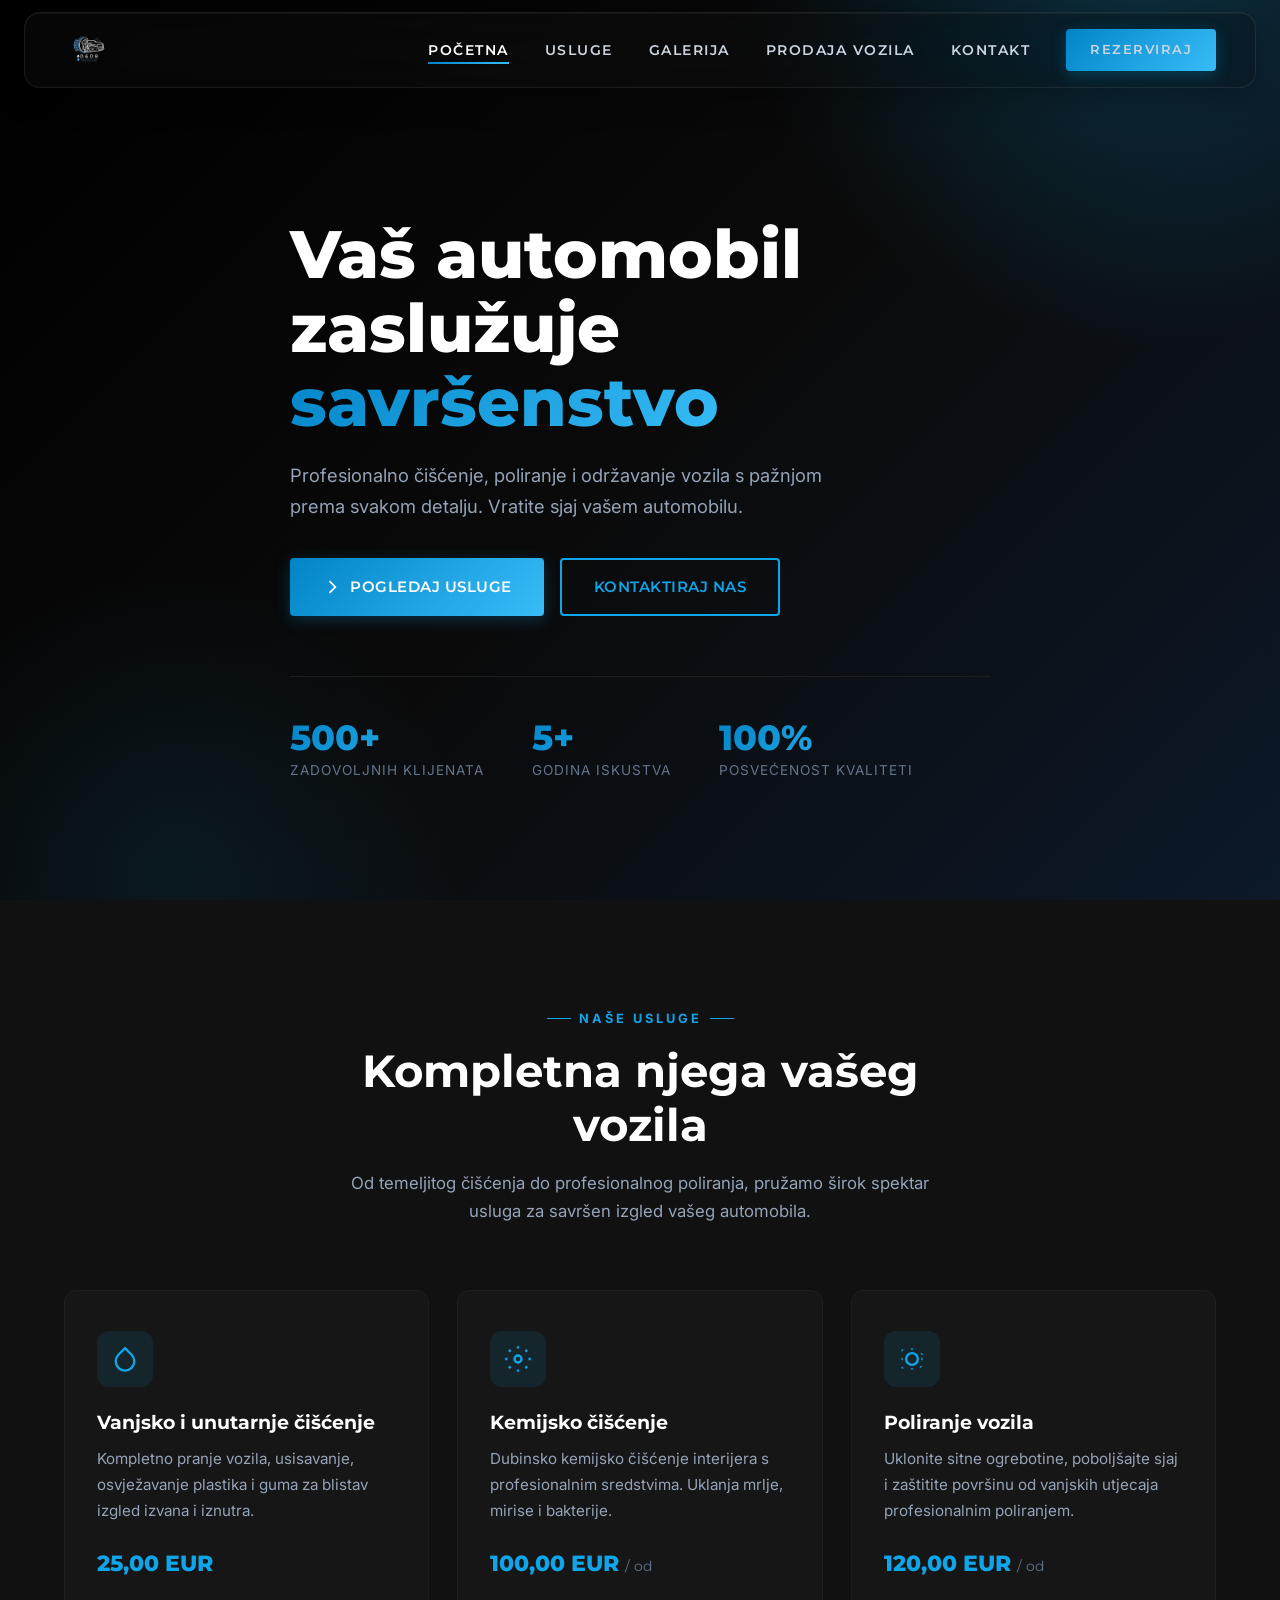
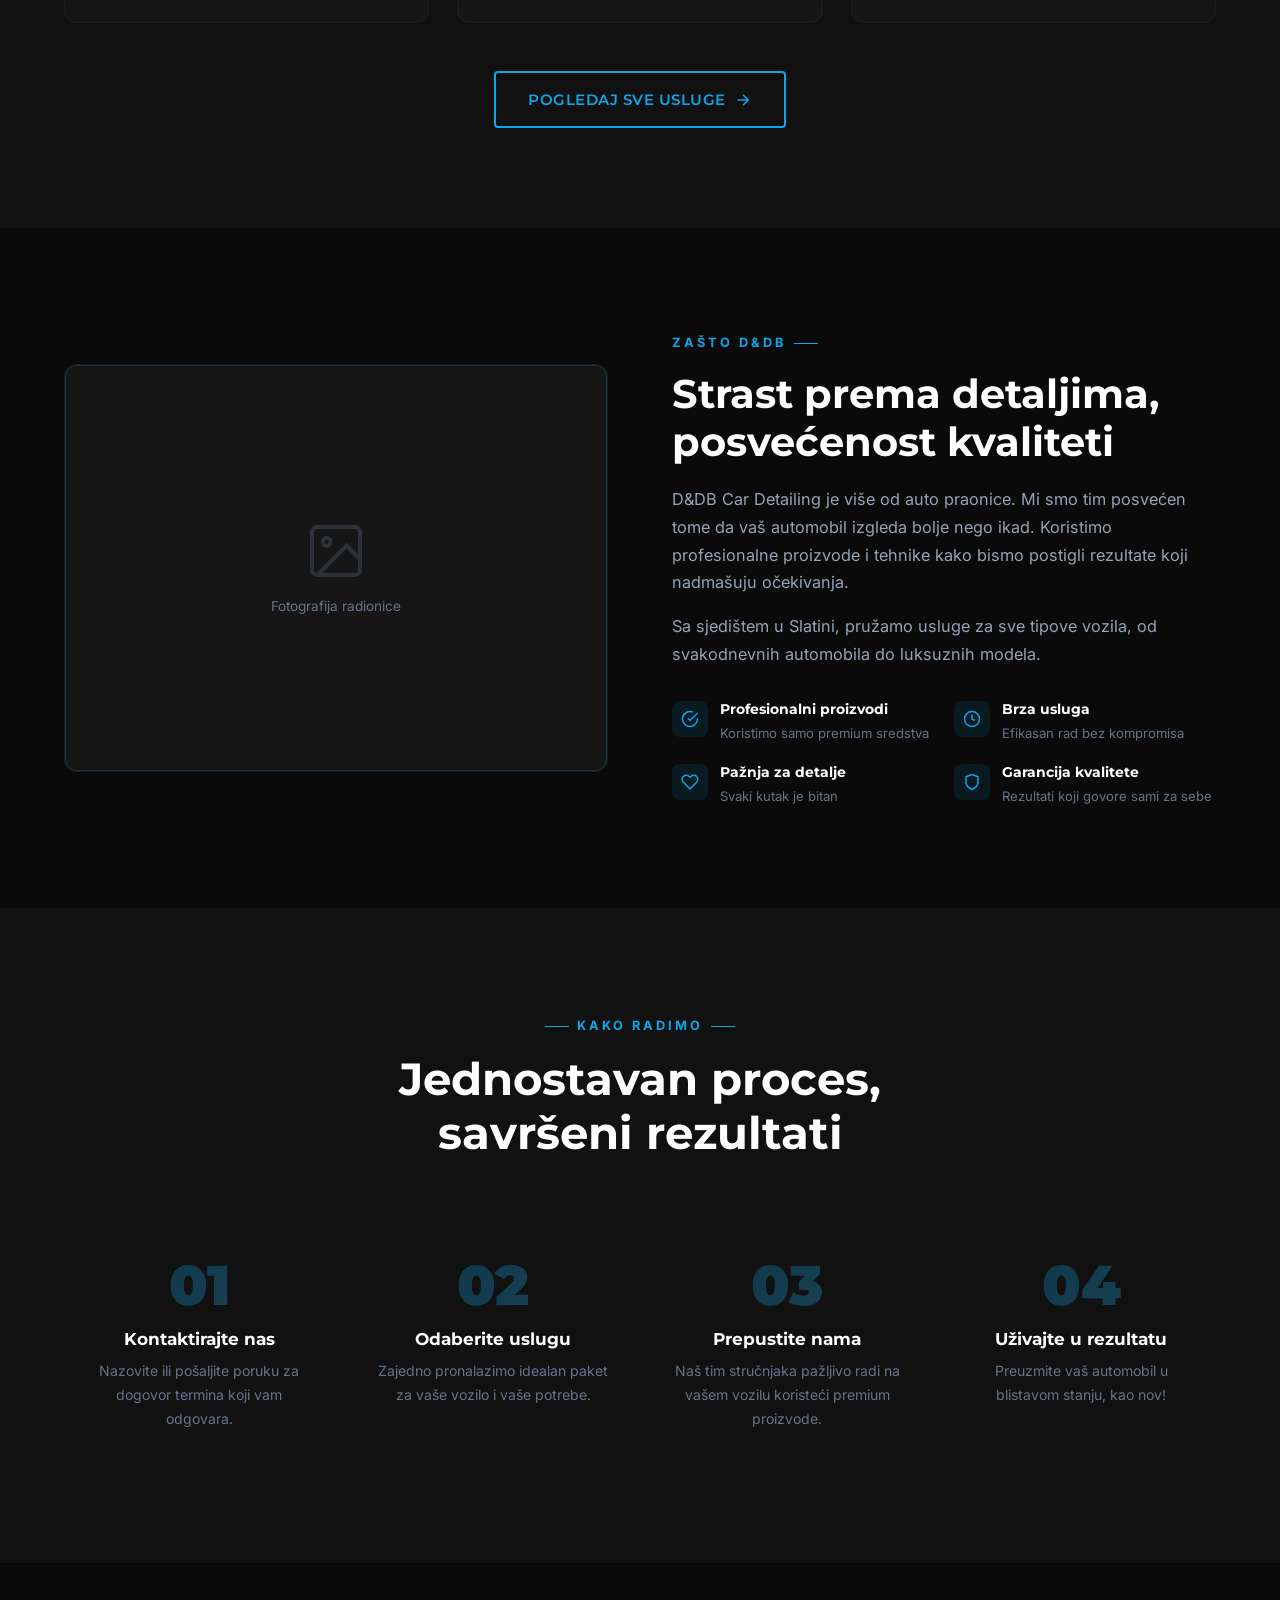
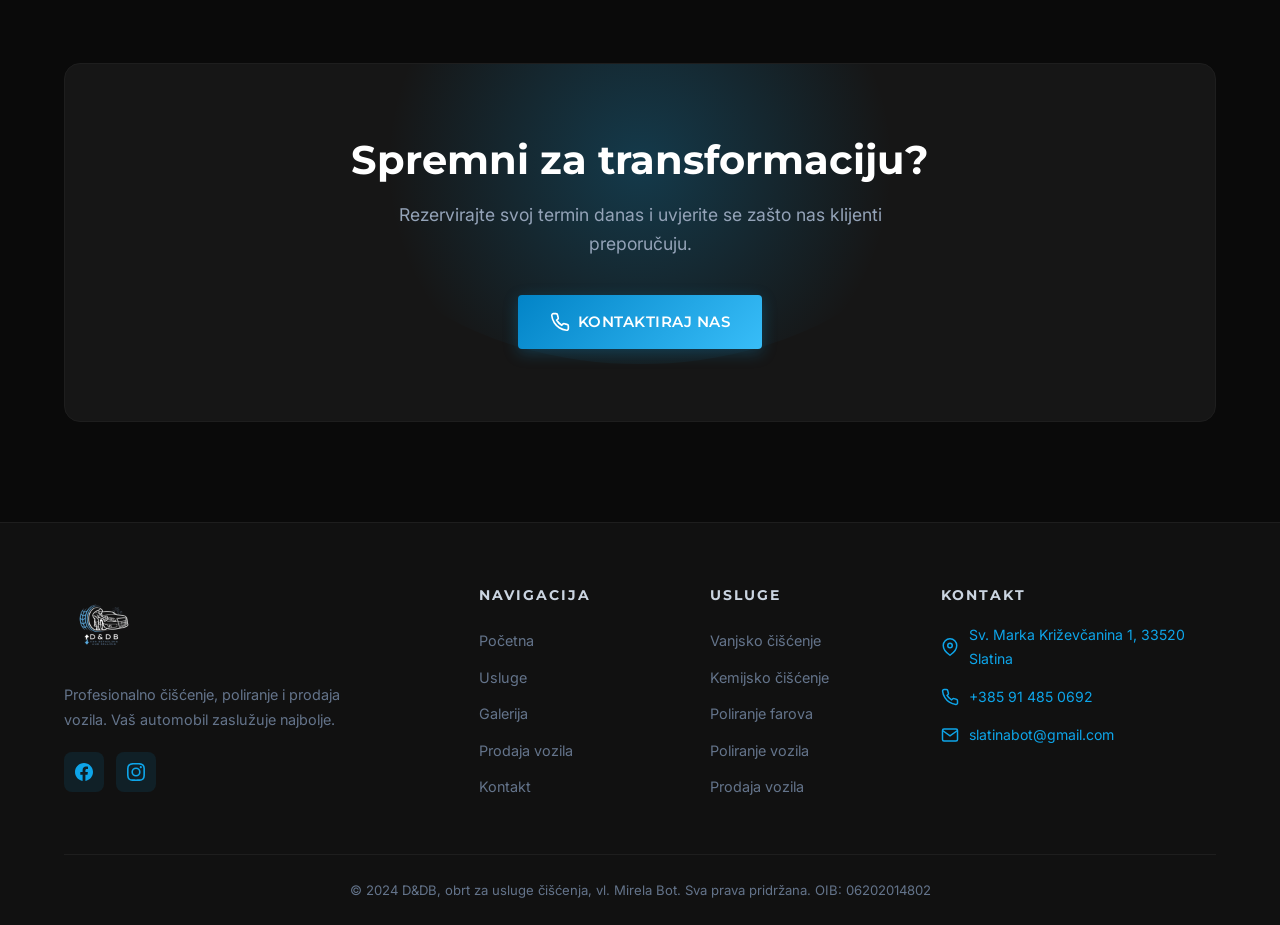
==== commit 3c2c1073: "Add clickable contact links, footer logo, and text fixes - Footer logo replaced with image on all pa" ====
--- a/index.html
+++ b/index.html
@@ -272,7 +272,7 @@
     <div class="container">
       <div class="footer-grid">
         <div class="footer-brand">
-          <span class="nav-logo-text">D<span>&</span>DB</span>
+          <a href="index.html"><img src="assets/images/logo.webp" alt="D&DB Car Detailing" class="footer-logo"></a>
           <p>Profesionalno čišćenje, poliranje i prodaja vozila. Vaš automobil zaslužuje najbolje.</p>
           <div class="footer-social">
             <a href="#" aria-label="Facebook">
@@ -307,15 +307,15 @@
           <h4>Kontakt</h4>
           <div class="footer-contact-item">
             <svg viewBox="0 0 24 24" fill="none" stroke="currentColor" stroke-width="2"><path d="M21 10c0 7-9 13-9 13s-9-6-9-13a9 9 0 0118 0z"/><circle cx="12" cy="10" r="3"/></svg>
-            Sv. Marka Križevčanina 1, 33520 Slatina
+            <a href="https://maps.app.goo.gl/LZtktehPWAd7W1KFA" target="_blank" rel="noopener">Sv. Marka Križevčanina 1, 33520 Slatina</a>
           </div>
           <div class="footer-contact-item">
             <svg viewBox="0 0 24 24" fill="none" stroke="currentColor" stroke-width="2"><path d="M22 16.92v3a2 2 0 01-2.18 2 19.79 19.79 0 01-8.63-3.07 19.5 19.5 0 01-6-6 19.79 19.79 0 01-3.07-8.67A2 2 0 014.11 2h3a2 2 0 012 1.72 12.84 12.84 0 00.7 2.81 2 2 0 01-.45 2.11L8.09 9.91a16 16 0 006 6l1.27-1.27a2 2 0 012.11-.45 12.84 12.84 0 002.81.7A2 2 0 0122 16.92z"/></svg>
-            +385 91 485 0692
+            <a href="tel:+385914850692">+385 91 485 0692</a>
           </div>
           <div class="footer-contact-item">
             <svg viewBox="0 0 24 24" fill="none" stroke="currentColor" stroke-width="2"><path d="M4 4h16c1.1 0 2 .9 2 2v12c0 1.1-.9 2-2 2H4c-1.1 0-2-.9-2-2V6c0-1.1.9-2 2-2z"/><polyline points="22,6 12,13 2,6"/></svg>
-            slatinabot@gmail.com
+            <a href="mailto:slatinabot@gmail.com">slatinabot@gmail.com</a>
           </div>
         </div>
       </div>
--- a/assets/css/style.css
+++ b/assets/css/style.css
@@ -890,6 +890,9 @@
   border: 1px solid var(--dark-border);
   border-radius: 12px;
   transition: all var(--transition);
+  text-decoration: none;
+  color: inherit;
+  cursor: pointer;
 }
 
 .contact-card:hover {
@@ -1101,9 +1104,9 @@
   padding-bottom: 48px;
 }
 
-.footer-brand .nav-logo-text {
-  font-size: 1.5rem;
-  display: inline-block;
+.footer-logo {
+  height: 80px;
+  width: auto;
   margin-bottom: 16px;
 }
 
